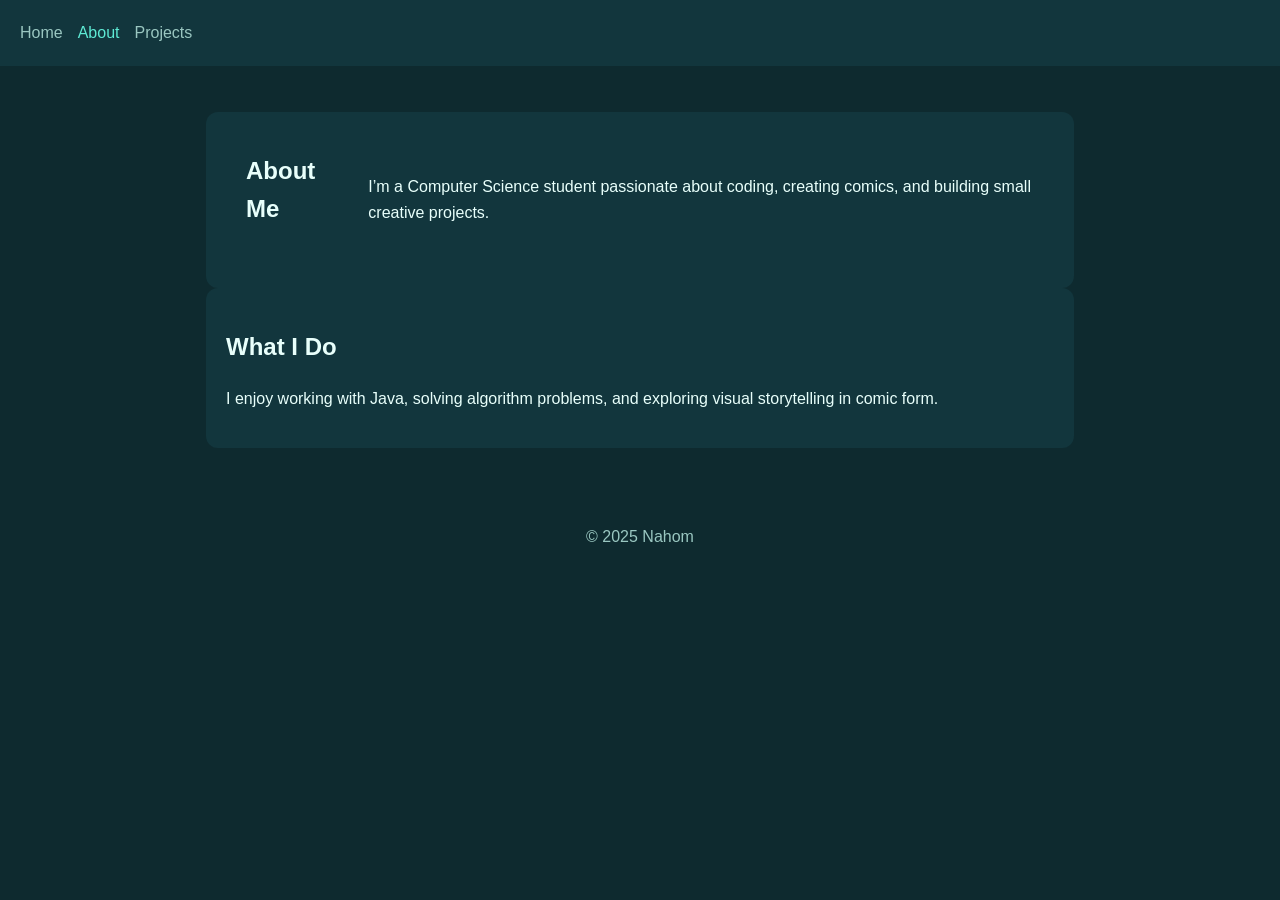
==== about.html @ 9fc0a391 "Add files via upload" ====
<!DOCTYPE html>
<html>
<head>
  <link rel="stylesheet" href="style.css">
  <title>About – Nahom</title>
</head>
<body>

<header>
  <nav>
    <ul>
      <li><a href="index.html">Home</a></li>
      <li><a href="about.html" class="active">About</a></li>
      <li><a href="projects.html">Projects</a></li>
    </ul>
  </nav>
</header>

<main>

  <section class="hero">
    <h1>About Me</h1>
    <p>I’m a Computer Science student passionate about coding, creating comics, and building small creative projects.</p>
  </section>

  <section class="card">
    <h2>What I Do</h2>
    <p>I enjoy working with Java, solving algorithm problems, and exploring visual storytelling in comic form.</p>
  </section>

</main>

<footer>
  © 2025 Nahom
</footer>

</body>
</html>
---- style.css ----
/* ---------- GLOBAL ---------- */
:root {
  --bg: #0e2a2f;
  --card: #12363d;
  --accent: #5eead4;
  --text: #e8fffb;
  --muted: #9ac7c1;
  --maxw: 900px;
  --radius: 12px;

  font-family: "Segoe UI", sans-serif;
}

body {
  margin: 0;
  background: var(--bg);
  color: var(--text);
  line-height: 1.6;
}

* {
  box-sizing: border-box;
}

/* ---------- HEADER ---------- */
header {
  padding: 20px;
  background: var(--card);
}

nav ul {
  list-style: none;
  padding: 0;
  margin: 0;
  display: flex;
  gap: 15px;
}

nav a {
  text-decoration: none;
  color: var(--muted);
}

nav a:hover,
nav a.active {
  color: var(--accent);
}

/* ---------- LAYOUT ---------- */
main {
  max-width: var(--maxw);
  margin: 30px auto;
  padding: 16px;
}

/* ---------- HERO ---------- */
.hero {
  background: var(--card);
  padding: 40px;
  border-radius: var(--radius);
  text-align: center;
}

.hero {
  background: var(--card);
  padding: 40px;
  border-radius: var(--radius);
  display: flex;
  align-items: center;
  gap: 30px;
  text-align: left;
}

.hero img {
  width: 140px;
  height: 140px;
  border-radius: 50%;
  object-fit: cover;
  background: #0c2126;
  flex-shrink: 0;
}


.hero h1 {
  margin-top: 0;
}

/* ---------- INFO CARDS ---------- */
.cards {
  display: grid;
  grid-template-columns: repeat(auto-fit, minmax(230px, 1fr));
  gap: 16px;
  margin-top: 20px;
}

.card {
  background: var(--card);
  padding: 20px;
  border-radius: var(--radius);
}

/* ---------- PROJECT GALLERY ---------- */
.gallery {
  display: grid;
  grid-template-columns: repeat(auto-fit, minmax(260px, 1fr));
  gap: 20px;
}

.project-box {
  background: var(--card);
  padding: 12px;
  border-radius: var(--radius);
}

.project-box img {
  width: 100%;
  border-radius: var(--radius);
  background: #0c2126;
  height: 180px;
  object-fit: cover;
}

/* ---------- FOOTER ---------- */
footer {
  text-align: center;
  padding: 20px;
  margin-top: 40px;
  color: var(--muted);
}
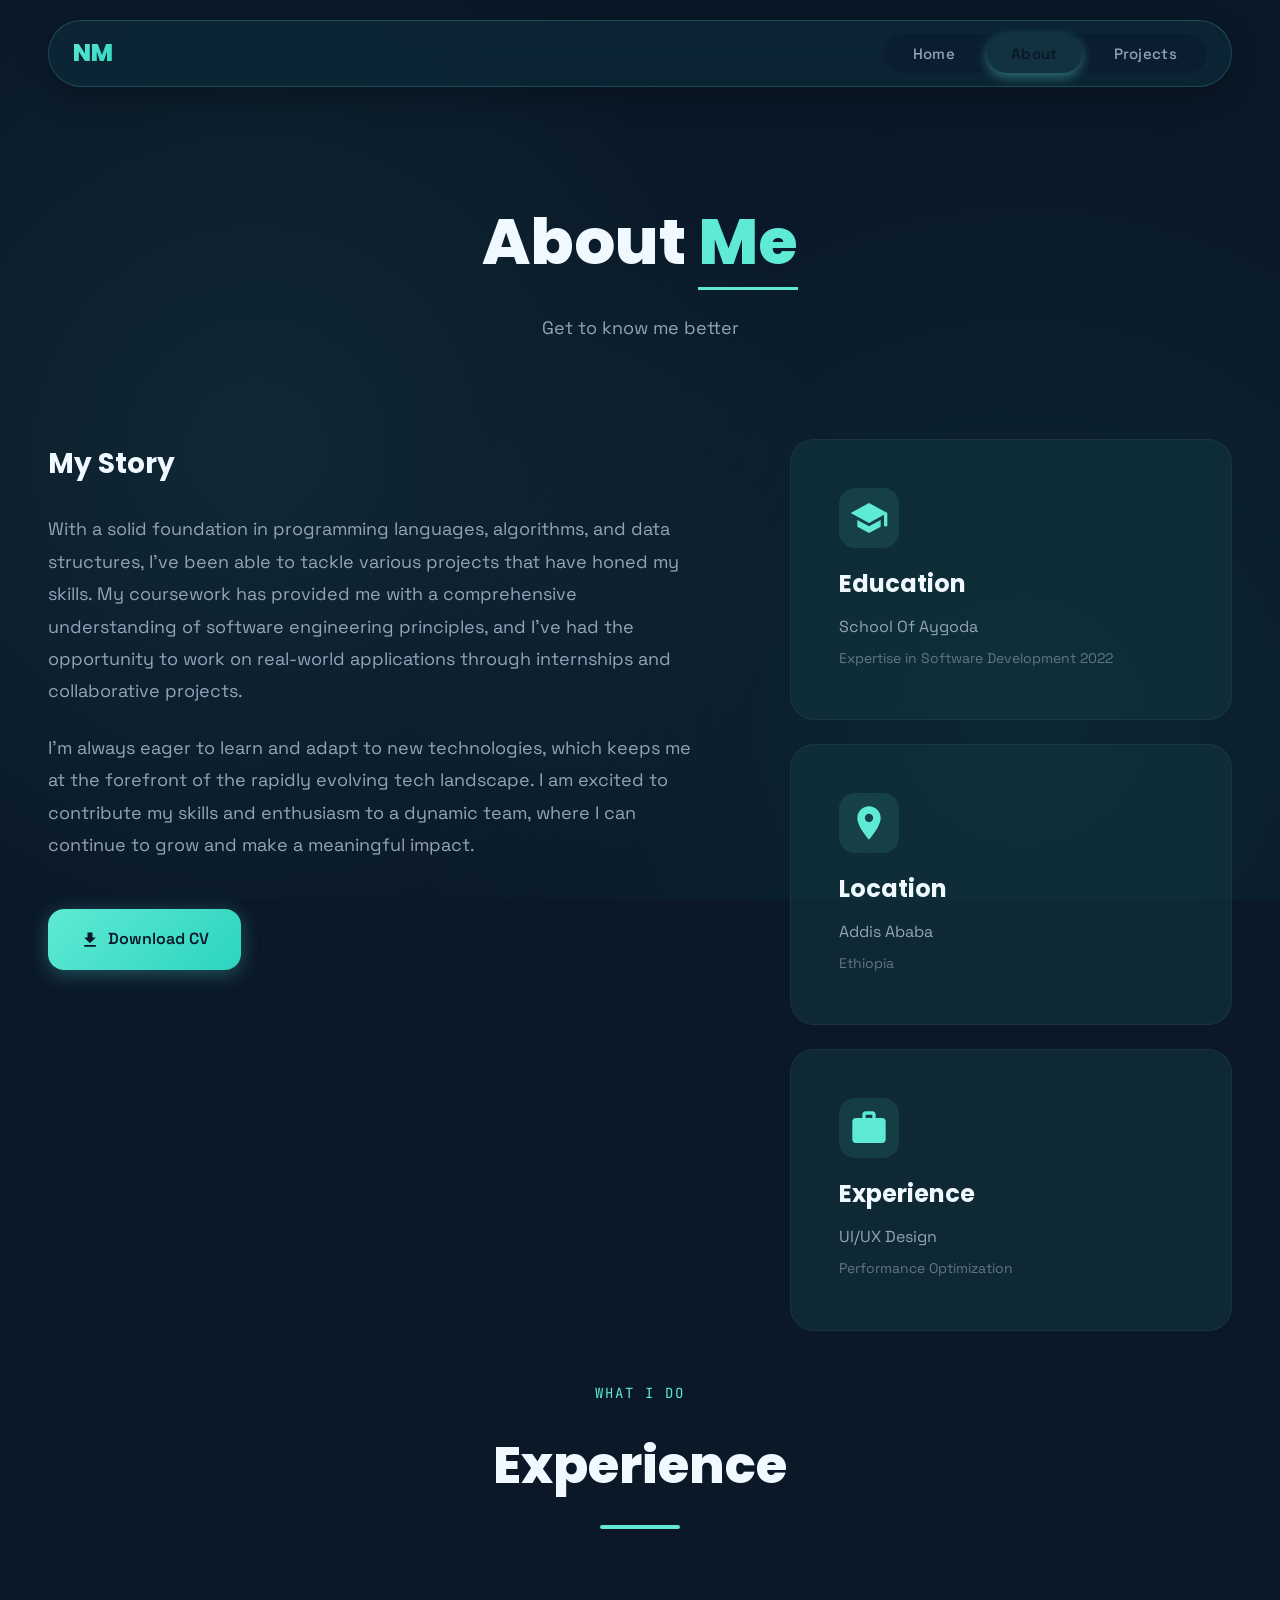
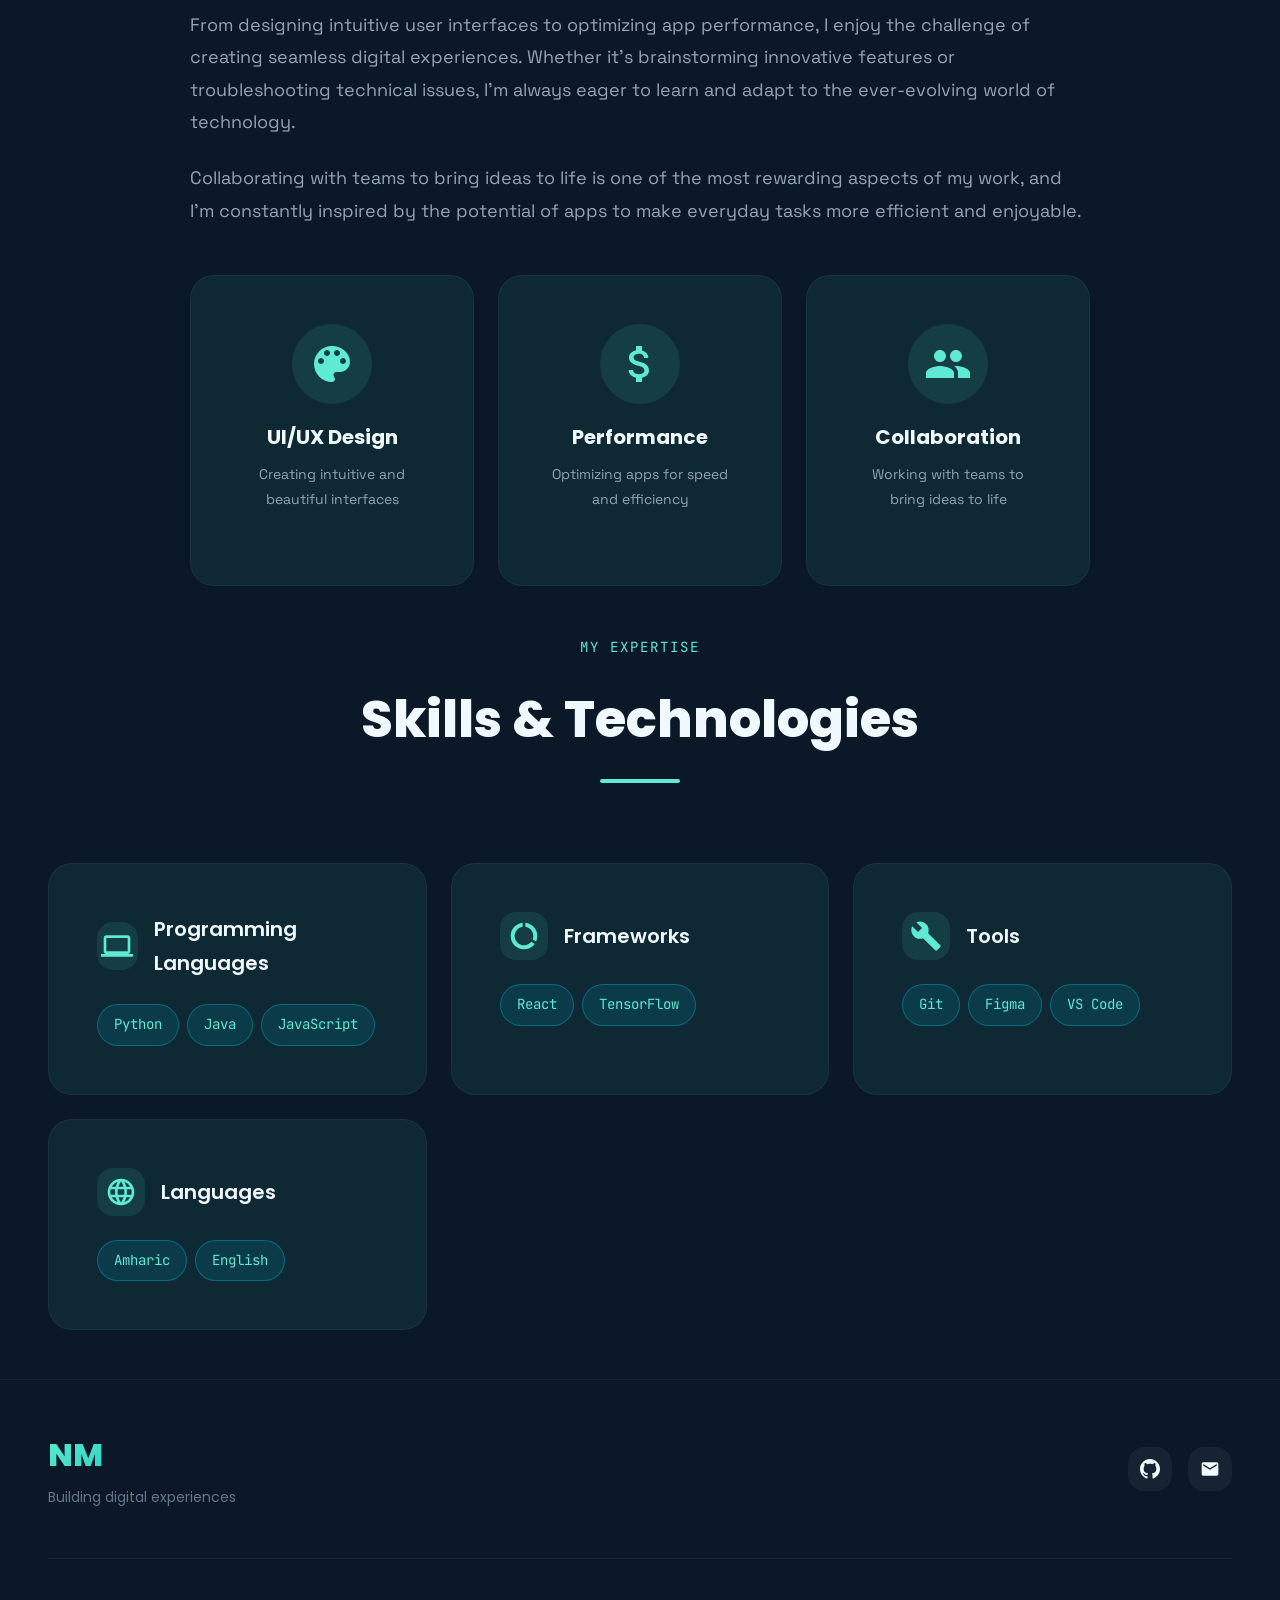
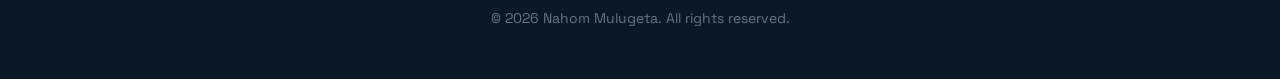
==== commit 95fe4c4e: "Add files via upload" ====
--- a/about.html
+++ b/about.html
@@ -1,38 +1,278 @@
 <!DOCTYPE html>
-<html>
+<html lang="en">
 <head>
+  <meta charset="UTF-8">
+  <meta name="viewport" content="width=device-width, initial-scale=1.0">
   <link rel="stylesheet" href="style.css">
-  <title>About – Nahom</title>
+  <link rel="preconnect" href="https://fonts.googleapis.com">
+  <link rel="preconnect" href="https://fonts.gstatic.com" crossorigin>
+  <link href="https://fonts.googleapis.com/css2?family=Poppins:wght@400;500;600;700;800&family=Space+Grotesk:wght@400;500;600;700&family=JetBrains+Mono:wght@400;500&display=swap" rel="stylesheet">
+  <title>About – Nahom Mulugeta</title>
 </head>
 <body>
 
 <header>
-  <nav>
-    <ul>
-      <li><a href="index.html">Home</a></li>
-      <li><a href="about.html" class="active">About</a></li>
-      <li><a href="projects.html">Projects</a></li>
-    </ul>
-  </nav>
+  <div class="nav-container">
+    <nav>
+      <div class="nav-brand">
+        <span class="brand-text">NM</span>
+      </div>
+      <ul>
+        <li><a href="index.html">Home</a></li>
+        <li><a href="about.html" class="active">About</a></li>
+        <li><a href="projects.html">Projects</a></li>
+      </ul>
+      <div class="menu-toggle">
+        <span></span>
+        <span></span>
+        <span></span>
+      </div>
+    </nav>
+  </div>
 </header>
 
 <main>
 
-  <section class="hero">
-    <h1>About Me</h1>
-    <p>I’m a Computer Science student passionate about coding, creating comics, and building small creative projects.</p>
-  </section>
-
-  <section class="card">
-    <h2>What I Do</h2>
-    <p>I enjoy working with Java, solving algorithm problems, and exploring visual storytelling in comic form.</p>
+  <!-- About Header -->
+  <section class="page-header">
+    <h1 class="page-title">About <span class="gradient-text">Me</span></h1>
+    <p class="page-subtitle">Get to know me better</p>
+  </section>
+
+  <!-- About Content -->
+  <section class="section-about">
+    <div class="about-grid">
+      <div class="about-text">
+        <h2>My Story</h2>
+        <p>
+          With a solid foundation in programming languages, algorithms, and data structures, 
+          I've been able to tackle various projects that have honed my skills. My coursework 
+          has provided me with a comprehensive understanding of software engineering principles, 
+          and I've had the opportunity to work on real-world applications through internships 
+          and collaborative projects.
+        </p>
+        <p>
+          I'm always eager to learn and adapt to new technologies, which keeps me at the 
+          forefront of the rapidly evolving tech landscape. I am excited to contribute my 
+          skills and enthusiasm to a dynamic team, where I can continue to grow and make a 
+          meaningful impact.
+        </p>
+        
+        <!-- Download CV Button -->
+        <a href="Nahom Mulugeta.pdf" download="Nahom_Mulugeta_CV.pdf" class="btn-primary">
+          <svg xmlns="http://www.w3.org/2000/svg" viewBox="0 0 24 24" width="20" height="20">
+            <path d="M19 9h-4V3H9v6H5l7 7 7-7zM5 18v2h14v-2H5z"/>
+          </svg>
+          Download CV
+        </a>
+      </div>
+      
+      <div class="about-stats">
+        <div class="stat-card">
+          <div class="stat-icon">
+            <svg xmlns="http://www.w3.org/2000/svg" viewBox="0 0 24 24" width="40" height="40" fill="currentColor">
+              <path d="M5 13.18v4L12 21l7-3.82v-4L12 17l-7-3.82zM12 3L1 9l11 6 9-4.91V17h2V9L12 3z"/>
+            </svg>
+          </div>
+          <h3>Education</h3>
+          <p>School Of Aygoda</p>
+          <span class="stat-detail">Expertise in Software Development</span>
+          <span class="stat-detail">2022</span>
+        </div>
+        <div class="stat-card">
+          <div class="stat-icon">
+            <svg xmlns="http://www.w3.org/2000/svg" viewBox="0 0 24 24" width="40" height="40" fill="currentColor">
+              <path d="M12 2C8.13 2 5 5.13 5 9c0 5.25 7 13 7 13s7-7.75 7-13c0-3.87-3.13-7-7-7zm0 9.5c-1.38 0-2.5-1.12-2.5-2.5s1.12-2.5 2.5-2.5 2.5 1.12 2.5 2.5-1.12 2.5-2.5 2.5z"/>
+            </svg>
+          </div>
+          <h3>Location</h3>
+          <p>Addis Ababa</p>
+          <span class="stat-detail">Ethiopia</span>
+        </div>
+        <div class="stat-card">
+          <div class="stat-icon">
+            <svg xmlns="http://www.w3.org/2000/svg" viewBox="0 0 24 24" width="40" height="40" fill="currentColor">
+              <path d="M20 6h-4V4c0-1.11-.89-2-2-2h-4c-1.11 0-2 .89-2 2v2H4c-1.11 0-1.99.89-1.99 2L2 19c0 1.11.89 2 2 2h16c1.11 0 2-.89 2-2V8c0-1.11-.89-2-2-2zm-6 0h-4V4h4v2z"/>
+            </svg>
+          </div>
+          <h3>Experience</h3>
+          <p>UI/UX Design</p>
+          <span class="stat-detail">Performance Optimization</span>
+        </div>
+      </div>
+    </div>
+  </section>
+
+  <!-- Experience Section -->
+  <section class="section-experience">
+    <div class="section-header">
+      <span class="section-tag">What I do</span>
+      <h2 class="section-title">Experience</h2>
+    </div>
+    
+    <div class="experience-content">
+      <p>
+        From designing intuitive user interfaces to optimizing app performance, I enjoy 
+        the challenge of creating seamless digital experiences. Whether it's brainstorming 
+        innovative features or troubleshooting technical issues, I'm always eager to learn 
+        and adapt to the ever-evolving world of technology.
+      </p>
+      <p>
+        Collaborating with teams to bring ideas to life is one of the most rewarding aspects 
+        of my work, and I'm constantly inspired by the potential of apps to make everyday 
+        tasks more efficient and enjoyable.
+      </p>
+      
+      <div class="experience-highlights">
+        <div class="highlight-item">
+          <div class="highlight-icon">
+            <svg xmlns="http://www.w3.org/2000/svg" viewBox="0 0 24 24" width="48" height="48" fill="currentColor">
+              <path d="M12 3c-4.97 0-9 4.03-9 9s4.03 9 9 9c.83 0 1.5-.67 1.5-1.5 0-.39-.15-.74-.39-1.01-.23-.26-.38-.61-.38-.99 0-.83.67-1.5 1.5-1.5H16c2.76 0 5-2.24 5-5 0-4.42-4.03-8-9-8zm-5.5 9c-.83 0-1.5-.67-1.5-1.5S5.67 9 6.5 9 8 9.67 8 10.5 7.33 12 6.5 12zm3-4C8.67 8 8 7.33 8 6.5S8.67 5 9.5 5s1.5.67 1.5 1.5S10.33 8 9.5 8zm5 0c-.83 0-1.5-.67-1.5-1.5S13.67 5 14.5 5s1.5.67 1.5 1.5S15.33 8 14.5 8zm3 4c-.83 0-1.5-.67-1.5-1.5S16.67 9 17.5 9s1.5.67 1.5 1.5-.67 1.5-1.5 1.5z"/>
+            </svg>
+          </div>
+          <h4>UI/UX Design</h4>
+          <p>Creating intuitive and beautiful interfaces</p>
+        </div>
+        <div class="highlight-item">
+          <div class="highlight-icon">
+            <svg xmlns="http://www.w3.org/2000/svg" viewBox="0 0 24 24" width="48" height="48" fill="currentColor">
+              <path d="M11.8 10.9c-2.27-.59-3-1.2-3-2.15 0-1.09 1.01-1.85 2.7-1.85 1.78 0 2.44.85 2.5 2.1h2.21c-.07-1.72-1.12-3.3-3.21-3.81V3h-3v2.16c-1.94.42-3.5 1.68-3.5 3.61 0 2.31 1.91 3.46 4.7 4.13 2.5.6 3 1.48 3 2.41 0 .69-.49 1.79-2.7 1.79-2.06 0-2.87-.92-2.98-2.1h-2.2c.12 2.19 1.76 3.42 3.68 3.83V21h3v-2.15c1.95-.37 3.5-1.5 3.5-3.55 0-2.84-2.43-3.81-4.7-4.4z"/>
+            </svg>
+          </div>
+          <h4>Performance</h4>
+          <p>Optimizing apps for speed and efficiency</p>
+        </div>
+        <div class="highlight-item">
+          <div class="highlight-icon">
+            <svg xmlns="http://www.w3.org/2000/svg" viewBox="0 0 24 24" width="48" height="48" fill="currentColor">
+              <path d="M16 11c1.66 0 2.99-1.34 2.99-3S17.66 5 16 5c-1.66 0-3 1.34-3 3s1.34 3 3 3zm-8 0c1.66 0 2.99-1.34 2.99-3S9.66 5 8 5C6.34 5 5 6.34 5 8s1.34 3 3 3zm0 2c-2.33 0-7 1.17-7 3.5V19h14v-2.5c0-2.33-4.67-3.5-7-3.5zm8 0c-.29 0-.62.02-.97.05 1.16.84 1.97 1.97 1.97 3.45V19h6v-2.5c0-2.33-4.67-3.5-7-3.5z"/>
+            </svg>
+          </div>
+          <h4>Collaboration</h4>
+          <p>Working with teams to bring ideas to life</p>
+        </div>
+      </div>
+    </div>
+  </section>
+
+  <!-- Skills Section -->
+  <section class="section-skills">
+    <div class="section-header">
+      <span class="section-tag">My expertise</span>
+      <h2 class="section-title">Skills & Technologies</h2>
+    </div>
+    
+    <div class="skills-grid">
+      <div class="skill-category">
+        <div class="category-header">
+          <span class="category-icon">
+            <svg xmlns="http://www.w3.org/2000/svg" viewBox="0 0 24 24" width="32" height="32" fill="currentColor">
+              <path d="M20 18c1.1 0 1.99-.9 1.99-2L22 6c0-1.1-.9-2-2-2H4c-1.1 0-2 .9-2 2v10c0 1.1.9 2 2 2H0v2h24v-2h-4zM4 6h16v10H4V6z"/>
+            </svg>
+          </span>
+          <h3>Programming Languages</h3>
+        </div>
+        <div class="skill-tags">
+          <span class="skill-tag">Python</span>
+          <span class="skill-tag">Java</span>
+          <span class="skill-tag">JavaScript</span>
+        </div>
+      </div>
+      
+      <div class="skill-category">
+        <div class="category-header">
+          <span class="category-icon">
+            <svg xmlns="http://www.w3.org/2000/svg" viewBox="0 0 24 24" width="32" height="32" fill="currentColor">
+              <path d="M13 2.05v3.03c3.39.49 6 3.39 6 6.92 0 .9-.18 1.75-.48 2.54l2.6 1.53c.56-1.24.88-2.62.88-4.07 0-5.18-3.95-9.45-9-9.95zM12 19c-3.87 0-7-3.13-7-7 0-3.53 2.61-6.43 6-6.92V2.05c-5.06.5-9 4.76-9 9.95 0 5.52 4.47 10 9.99 10 3.31 0 6.24-1.61 8.06-4.09l-2.6-1.53C16.17 17.98 14.21 19 12 19z"/>
+            </svg>
+          </span>
+          <h3>Frameworks</h3>
+        </div>
+        <div class="skill-tags">
+          <span class="skill-tag">React</span>
+          <span class="skill-tag">TensorFlow</span>
+        </div>
+      </div>
+      
+      <div class="skill-category">
+        <div class="category-header">
+          <span class="category-icon">
+            <svg xmlns="http://www.w3.org/2000/svg" viewBox="0 0 24 24" width="32" height="32" fill="currentColor">
+              <path d="M22.7 19l-9.1-9.1c.9-2.3.4-5-1.5-6.9-2-2-5-2.4-7.4-1.3L9 6 6 9 1.6 4.7C.4 7.1.9 10.1 2.9 12.1c1.9 1.9 4.6 2.4 6.9 1.5l9.1 9.1c.4.4 1 .4 1.4 0l2.3-2.3c.5-.4.5-1.1.1-1.4z"/>
+            </svg>
+          </span>
+          <h3>Tools</h3>
+        </div>
+        <div class="skill-tags">
+          <span class="skill-tag">Git</span>
+          <span class="skill-tag">Figma</span>
+          <span class="skill-tag">VS Code</span>
+        </div>
+      </div>
+      
+      <div class="skill-category">
+        <div class="category-header">
+          <span class="category-icon">
+            <svg xmlns="http://www.w3.org/2000/svg" viewBox="0 0 24 24" width="32" height="32" fill="currentColor">
+              <path d="M11.99 2C6.47 2 2 6.48 2 12s4.47 10 9.99 10C17.52 22 22 17.52 22 12S17.52 2 11.99 2zm6.93 6h-2.95c-.32-1.25-.78-2.45-1.38-3.56 1.84.63 3.37 1.91 4.33 3.56zM12 4.04c.83 1.2 1.48 2.53 1.91 3.96h-3.82c.43-1.43 1.08-2.76 1.91-3.96zM4.26 14C4.1 13.36 4 12.69 4 12s.1-1.36.26-2h3.38c-.08.66-.14 1.32-.14 2 0 .68.06 1.34.14 2H4.26zm.82 2h2.95c.32 1.25.78 2.45 1.38 3.56-1.84-.63-3.37-1.9-4.33-3.56zm2.95-8H5.08c.96-1.66 2.49-2.93 4.33-3.56C8.81 5.55 8.35 6.75 8.03 8zM12 19.96c-.83-1.2-1.48-2.53-1.91-3.96h3.82c-.43 1.43-1.08 2.76-1.91 3.96zM14.34 14H9.66c-.09-.66-.16-1.32-.16-2 0-.68.07-1.35.16-2h4.68c.09.65.16 1.32.16 2 0 .68-.07 1.34-.16 2zm.25 5.56c.6-1.11 1.06-2.31 1.38-3.56h2.95c-.96 1.65-2.49 2.93-4.33 3.56zM16.36 14c.08-.66.14-1.32.14-2 0-.68-.06-1.34-.14-2h3.38c.16.64.26 1.31.26 2s-.1 1.36-.26 2h-3.38z"/>
+            </svg>
+          </span>
+          <h3>Languages</h3>
+        </div>
+        <div class="skill-tags">
+          <span class="skill-tag">Amharic</span>
+          <span class="skill-tag">English</span>
+        </div>
+      </div>
+    </div>
   </section>
 
 </main>
 
 <footer>
-  © 2025 Nahom
+  <div class="footer-content">
+    <div class="footer-brand">
+      <span class="brand-text">NM</span>
+      <p>Building digital experiences</p>
+    </div>
+    
+    <div class="footer-links">
+      <a href="https://github.com/Fullgod007" target="_blank" rel="noopener noreferrer" class="footer-social">
+        <svg xmlns="http://www.w3.org/2000/svg" viewBox="0 0 24 24">
+          <path d="M12 0c-6.626 0-12 5.373-12 12 0 5.302 3.438 9.8 8.207 11.387.599.111.793-.261.793-.577v-2.234c-3.338.726-4.033-1.416-4.033-1.416-.546-1.387-1.333-1.756-1.333-1.756-1.089-.745.083-.729.083-.729 1.205.084 1.839 1.237 1.839 1.237 1.07 1.834 2.807 1.304 3.492.997.107-.775.418-1.305.762-1.604-2.665-.305-5.467-1.334-5.467-5.931 0-1.311.469-2.381 1.236-3.221-.124-.303-.535-1.524.117-3.176 0 0 1.008-.322 3.301 1.23.957-.266 1.983-.399 3.003-.404 1.02.005 2.047.138 3.006.404 2.291-1.552 3.297-1.23 3.297-1.23.653 1.653.242 2.874.118 3.176.77.84 1.235 1.911 1.235 3.221 0 4.609-2.807 5.624-5.479 5.921.43.372.823 1.102.823 2.222v3.293c0 .319.192.694.801.576 4.765-1.589 8.199-6.086 8.199-11.386 0-6.627-5.373-12-12-12z"/>
+        </svg>
+      </a>
+      <a href="mailto:nahimulugeta@gmail.com" class="footer-social">
+        <svg xmlns="http://www.w3.org/2000/svg" viewBox="0 0 24 24">
+          <path d="M20 4H4c-1.1 0-1.99.9-1.99 2L2 18c0 1.1.9 2 2 2h16c1.1 0 2-.9 2-2V6c0-1.1-.9-2-2-2zm0 4l-8 5-8-5V6l8 5 8-5v2z"/>
+        </svg>
+      </a>
+    </div>
+  </div>
+  
+  <div class="footer-bottom">
+    <p>© 2026 Nahom Mulugeta. All rights reserved.</p>
+  </div>
 </footer>
+
+<script>
+  const observerOptions = {
+    threshold: 0.1,
+    rootMargin: '0px 0px -100px 0px'
+  };
+
+  const observer = new IntersectionObserver((entries) => {
+    entries.forEach(entry => {
+      if (entry.isIntersecting) {
+        entry.target.classList.add('animate-in');
+      }
+    });
+  }, observerOptions);
+
+  document.querySelectorAll('section, .skill-category, .stat-card, .highlight-item').forEach(el => {
+    observer.observe(el);
+  });
+</script>
 
 </body>
 </html>
--- a/style.css
+++ b/style.css
@@ -1,129 +1,1654 @@
-/* ---------- GLOBAL ---------- */
+/* ========================================
+   MODERN PORTFOLIO - NAHOM MULUGETA
+   Font Pairing: Poppins + Space Grotesk + JetBrains Mono
+   ======================================== */
+
 :root {
-  --bg: #0e2a2f;
-  --card: #12363d;
-  --accent: #5eead4;
-  --text: #e8fffb;
-  --muted: #9ac7c1;
-  --maxw: 900px;
-  --radius: 12px;
-
-  font-family: "Segoe UI", sans-serif;
+  /* Colors */
+  --bg-dark: #0a1828;
+  --bg-darker: #0e2a3a;
+  --bg-card: rgba(18, 54, 61, 0.6);
+  --accent-primary: #5eead4;
+  --accent-secondary: #2dd4bf;
+  --accent-glow: rgba(94, 234, 212, 0.3);
+  --text-primary: #f0f9ff;
+  --text-secondary: #94a3b8;
+  --text-muted: #64748b;
+  
+  /* Gradients */
+  --gradient-accent: linear-gradient(135deg, #5eead4 0%, #2dd4bf 100%);
+  --gradient-card: linear-gradient(135deg, rgba(94, 234, 212, 0.1) 0%, rgba(45, 212, 191, 0.1) 100%);
+  
+  /* Spacing */
+  --spacing-xs: 8px;
+  --spacing-sm: 16px;
+  --spacing-md: 24px;
+  --spacing-lg: 48px;
+  --spacing-xl: 80px;
+  
+  /* Border Radius */
+  --radius-sm: 8px;
+  --radius-md: 16px;
+  --radius-lg: 24px;
+  --radius-full: 9999px;
+  
+  /* Transitions */
+  --transition: 0.3s cubic-bezier(0.4, 0, 0.2, 1);
+  
+  /* Fonts */
+  --font-display: 'Poppins', sans-serif;
+  --font-body: 'Space Grotesk', sans-serif;
+  --font-mono: 'JetBrains Mono', monospace;
+}
+
+* {
+  margin: 0;
+  padding: 0;
+  box-sizing: border-box;
+}
+
+html {
+  scroll-behavior: smooth;
+  overflow-x: hidden;
 }
 
 body {
-  margin: 0;
-  background: var(--bg);
-  color: var(--text);
-  line-height: 1.6;
-}
-
-* {
-  box-sizing: border-box;
-}
-
-/* ---------- HEADER ---------- */
+  font-family: var(--font-body);
+  background: var(--bg-dark);
+  color: var(--text-primary);
+  line-height: 1.7;
+  overflow-x: hidden;
+  position: relative;
+}
+
+/* Animated Background */
+body::before {
+  content: '';
+  position: fixed;
+  top: 0;
+  left: 0;
+  width: 100%;
+  height: 100%;
+  background: 
+    radial-gradient(circle at 20% 50%, rgba(94, 234, 212, 0.08) 0%, transparent 50%),
+    radial-gradient(circle at 80% 80%, rgba(45, 212, 191, 0.08) 0%, transparent 50%);
+  animation: backgroundFloat 20s ease-in-out infinite;
+  pointer-events: none;
+  z-index: 0;
+}
+
+@keyframes backgroundFloat {
+  0%, 100% { transform: translate(0, 0) scale(1); }
+  50% { transform: translate(-30px, -30px) scale(1.1); }
+}
+
+/* ========================================
+   HEADER & NAVIGATION
+   ======================================== */
+
 header {
-  padding: 20px;
-  background: var(--card);
+  position: fixed;
+  top: 0;
+  left: 0;
+  right: 0;
+  z-index: 1000;
+  padding: 0;
+  background: transparent;
+  animation: slideDown 0.6s ease;
+}
+
+.nav-container {
+  max-width: 1400px;
+  margin: 20px auto;
+  padding: 0 var(--spacing-lg);
+}
+
+@keyframes slideDown {
+  from { transform: translateY(-100%); opacity: 0; }
+  to { transform: translateY(0); opacity: 1; }
+}
+
+nav {
+  background: rgba(14, 42, 58, 0.7);
+  backdrop-filter: blur(20px);
+  border: 1px solid rgba(94, 234, 212, 0.2);
+  border-radius: var(--radius-full);
+  padding: 12px 24px;
+  display: flex;
+  justify-content: space-between;
+  align-items: center;
+  box-shadow: 0 8px 32px rgba(0, 0, 0, 0.3);
+  transition: all var(--transition);
+}
+
+nav:hover {
+  background: rgba(14, 42, 58, 0.85);
+  border-color: var(--accent-primary);
+  box-shadow: 0 8px 32px rgba(94, 234, 212, 0.2);
+}
+
+.nav-brand {
+  font-family: var(--font-display);
+  font-weight: 800;
+  font-size: 24px;
+  position: relative;
+  cursor: pointer;
+  transition: all var(--transition);
+}
+
+.brand-text {
+  background: var(--gradient-accent);
+  -webkit-background-clip: text;
+  -webkit-text-fill-color: transparent;
+  background-clip: text;
+  position: relative;
+  display: inline-block;
+  transition: all var(--transition);
+}
+
+.nav-brand::after {
+  content: '';
+  position: absolute;
+  bottom: -4px;
+  left: 0;
+  width: 0;
+  height: 2px;
+  background: var(--accent-primary);
+  transition: width var(--transition);
+}
+
+.nav-brand:hover::after {
+  width: 100%;
+}
+
+.nav-brand:hover .brand-text {
+  transform: scale(1.1);
+  filter: drop-shadow(0 0 8px var(--accent-primary));
 }
 
 nav ul {
+  display: flex;
+  gap: 8px;
   list-style: none;
-  padding: 0;
-  margin: 0;
-  display: flex;
-  gap: 15px;
+  background: rgba(10, 24, 40, 0.4);
+  padding: 6px;
+  border-radius: var(--radius-full);
 }
 
 nav a {
+  font-family: var(--font-body);
+  font-weight: 500;
+  color: var(--text-secondary);
   text-decoration: none;
-  color: var(--muted);
-}
-
-nav a:hover,
+  padding: 10px 24px;
+  border-radius: var(--radius-full);
+  transition: all var(--transition);
+  position: relative;
+  font-size: 15px;
+  letter-spacing: 0.3px;
+  overflow: hidden;
+}
+
+nav a::before {
+  content: '';
+  position: absolute;
+  top: 0;
+  left: 0;
+  width: 100%;
+  height: 100%;
+  background: var(--gradient-accent);
+  opacity: 0;
+  transition: opacity var(--transition);
+  z-index: -1;
+}
+
+nav a::after {
+  content: '';
+  position: absolute;
+  bottom: 8px;
+  left: 50%;
+  transform: translateX(-50%);
+  width: 0;
+  height: 3px;
+  background: var(--accent-primary);
+  border-radius: var(--radius-full);
+  transition: width var(--transition);
+}
+
+nav a:hover {
+  color: var(--text-primary);
+  transform: translateY(-2px);
+}
+
+nav a:hover::after {
+  width: 60%;
+}
+
 nav a.active {
-  color: var(--accent);
-}
-
-/* ---------- LAYOUT ---------- */
+  color: var(--bg-dark);
+  background: var(--accent-primary);
+  box-shadow: 0 4px 12px rgba(94, 234, 212, 0.4);
+  font-weight: 600;
+}
+
+nav a.active::before {
+  opacity: 0;
+}
+
+nav a.active::after {
+  display: none;
+}
+
+/* Mobile Menu Toggle */
+.menu-toggle {
+  display: none;
+  flex-direction: column;
+  gap: 5px;
+  cursor: pointer;
+  padding: 8px;
+  background: rgba(94, 234, 212, 0.1);
+  border-radius: var(--radius-sm);
+  border: 1px solid rgba(94, 234, 212, 0.3);
+  transition: all var(--transition);
+}
+
+.menu-toggle:hover {
+  background: rgba(94, 234, 212, 0.2);
+  transform: scale(1.05);
+}
+
+.menu-toggle span {
+  width: 24px;
+  height: 2px;
+  background: var(--accent-primary);
+  border-radius: var(--radius-full);
+  transition: all var(--transition);
+}
+
+.menu-toggle.active span:nth-child(1) {
+  transform: rotate(45deg) translate(6px, 6px);
+}
+
+.menu-toggle.active span:nth-child(2) {
+  opacity: 0;
+}
+
+.menu-toggle.active span:nth-child(3) {
+  transform: rotate(-45deg) translate(6px, -6px);
+}
+
+/* Scroll Effect */
+.nav-scrolled nav {
+  background: rgba(14, 42, 58, 0.95);
+  padding: 10px 20px;
+}
+
+.nav-scrolled .nav-container {
+  margin: 12px auto;
+}
+
+/* ========================================
+   MAIN LAYOUT
+   ======================================== */
+
 main {
-  max-width: var(--maxw);
-  margin: 30px auto;
-  padding: 16px;
-}
-
-/* ---------- HERO ---------- */
-.hero {
-  background: var(--card);
-  padding: 40px;
-  border-radius: var(--radius);
+  position: relative;
+  z-index: 1;
+  max-width: 1400px;
+  margin: 0 auto;
+  padding: 0 var(--spacing-lg);
+}
+
+section {
+  margin: var(--spacing-lg) 0;
+  opacity: 0;
+  transform: translateY(30px);
+  transition: all 0.8s ease;
+}
+
+section.animate-in {
+  opacity: 1;
+  transform: translateY(0);
+}
+
+/* ========================================
+   HERO SECTION - NEW DESIGN
+   ======================================== */
+
+.hero-new {
+  min-height: 100vh;
+  display: grid;
+  grid-template-columns: 1.2fr 1fr;
+  align-items: center;
+  gap: var(--spacing-xl);
+  padding-top: 120px;
+  margin-top: 0 !important;
+  opacity: 1 !important;
+  transform: none !important;
+}
+
+.hero-title {
+  font-family: var(--font-display);
+  font-size: clamp(2.5rem, 6vw, 4.5rem);
+  font-weight: 800;
+  line-height: 1.1;
+  margin-bottom: var(--spacing-md);
+  animation: fadeIn 0.6s ease 0.3s both;
+}
+
+.highlight-text {
+  color: var(--accent-primary);
+  position: relative;
+  display: inline-block;
+}
+
+.highlight-text::after {
+  content: '';
+  position: absolute;
+  bottom: 0;
+  left: 0;
+  width: 100%;
+  height: 3px;
+  background: var(--accent-primary);
+  animation: slideIn 0.8s ease 0.6s both;
+}
+
+@keyframes slideIn {
+  from { width: 0; }
+  to { width: 100%; }
+}
+
+.separator {
+  color: var(--accent-primary);
+  font-weight: 700;
+  margin: 0 8px;
+}
+
+.hero-subtitle {
+  font-family: var(--font-body);
+  font-size: clamp(1.2rem, 2vw, 1.5rem);
+  color: var(--text-secondary);
+  margin-bottom: var(--spacing-md);
+  animation: fadeIn 0.6s ease 0.4s both;
+}
+
+.hero-description {
+  font-size: 18px;
+  color: var(--text-secondary);
+  line-height: 1.8;
+  max-width: 600px;
+  margin-bottom: var(--spacing-lg);
+  animation: fadeIn 0.6s ease 0.5s both;
+}
+
+@keyframes fadeIn {
+  from { opacity: 0; transform: translateY(20px); }
+  to { opacity: 1; transform: translateY(0); }
+}
+
+.hero-actions {
+  display: flex;
+  gap: var(--spacing-sm);
+  margin-bottom: var(--spacing-lg);
+  animation: fadeIn 0.6s ease 0.6s both;
+}
+
+.btn-primary,
+.btn-secondary {
+  display: inline-flex;
+  align-items: center;
+  gap: var(--spacing-xs);
+  padding: 16px 32px;
+  border-radius: var(--radius-md);
+  font-family: var(--font-body);
+  font-weight: 600;
+  font-size: 16px;
+  text-decoration: none;
+  transition: all var(--transition);
+  position: relative;
+  overflow: hidden;
+  border: none;
+  cursor: pointer;
+}
+
+.btn-primary {
+  background: var(--gradient-accent);
+  color: var(--bg-dark);
+  box-shadow: 0 4px 20px var(--accent-glow);
+}
+
+.btn-primary::before {
+  content: '';
+  position: absolute;
+  top: 50%;
+  left: 50%;
+  width: 0;
+  height: 0;
+  background: rgba(255, 255, 255, 0.3);
+  border-radius: 50%;
+  transform: translate(-50%, -50%);
+  transition: width 0.6s ease, height 0.6s ease;
+}
+
+.btn-primary:hover::before {
+  width: 400px;
+  height: 400px;
+}
+
+.btn-primary:hover {
+  transform: translateY(-2px);
+  box-shadow: 0 8px 30px var(--accent-glow);
+}
+
+.btn-primary svg {
+  fill: currentColor;
+  animation: bounce 2s ease-in-out infinite;
+}
+
+@keyframes bounce {
+  0%, 100% { transform: translateY(0); }
+  50% { transform: translateY(-3px); }
+}
+
+.btn-secondary {
+  background: transparent;
+  color: var(--text-primary);
+  border: 2px solid rgba(255, 255, 255, 0.1);
+}
+
+.btn-secondary:hover {
+  background: rgba(255, 255, 255, 0.05);
+  border-color: var(--accent-primary);
+  transform: translateY(-2px);
+}
+
+.hero-social {
+  display: flex;
+  gap: var(--spacing-sm);
+  animation: fadeIn 0.6s ease 0.7s both;
+}
+
+.social-icon {
+  display: flex;
+  align-items: center;
+  justify-content: center;
+  width: 48px;
+  height: 48px;
+  background: var(--bg-card);
+  backdrop-filter: blur(10px);
+  border: 1px solid rgba(255, 255, 255, 0.1);
+  border-radius: var(--radius-md);
+  color: var(--text-secondary);
+  transition: all var(--transition);
+  position: relative;
+  overflow: hidden;
+}
+
+.social-icon::before {
+  content: '';
+  position: absolute;
+  top: 0;
+  left: 0;
+  width: 100%;
+  height: 100%;
+  background: var(--gradient-accent);
+  opacity: 0;
+  transition: opacity var(--transition);
+}
+
+.social-icon:hover::before {
+  opacity: 0.2;
+}
+
+.social-icon:hover {
+  transform: translateY(-4px) rotate(5deg);
+  border-color: var(--accent-primary);
+  color: var(--accent-primary);
+  box-shadow: 0 8px 20px var(--accent-glow);
+}
+
+.social-icon svg {
+  width: 20px;
+  height: 20px;
+  fill: currentColor;
+  position: relative;
+  z-index: 1;
+}
+
+.hero-image {
+  position: relative;
+  animation: fadeIn 0.8s ease 0.4s both;
+}
+
+.image-wrapper {
+  position: relative;
+  width: 100%;
+  max-width: 500px;
+  aspect-ratio: 1;
+  margin: 0 auto;
+}
+
+.image-wrapper img {
+  width: 100%;
+  height: 100%;
+  object-fit: cover;
+  border-radius: var(--radius-lg);
+  border: 3px solid var(--accent-primary);
+  box-shadow: 0 20px 60px rgba(0, 0, 0, 0.4);
+  animation: float 3s ease-in-out infinite;
+  position: relative;
+  z-index: 2;
+}
+
+@keyframes float {
+  0%, 100% { transform: translateY(0) rotate(0deg); }
+  50% { transform: translateY(-20px) rotate(2deg); }
+}
+
+.image-decorations {
+  display: none;
+}
+
+/* ========================================
+   SECTION HEADERS
+   ======================================== */
+
+.section-header {
   text-align: center;
-}
-
-.hero {
-  background: var(--card);
-  padding: 40px;
-  border-radius: var(--radius);
+  margin-bottom: var(--spacing-xl);
+}
+
+.section-tag {
+  display: inline-block;
+  font-family: var(--font-mono);
+  font-size: 14px;
+  color: var(--accent-primary);
+  text-transform: uppercase;
+  letter-spacing: 2px;
+  margin-bottom: var(--spacing-sm);
+}
+
+.section-title {
+  font-family: var(--font-display);
+  font-size: clamp(2rem, 4vw, 3.5rem);
+  font-weight: 800;
+  color: var(--text-primary);
+}
+
+.section-title::after {
+  content: '';
+  display: block;
+  width: 80px;
+  height: 4px;
+  background: var(--accent-primary);
+  margin: var(--spacing-sm) auto 0;
+  border-radius: var(--radius-full);
+}
+
+/* ========================================
+   ABOUT SECTION
+   ======================================== */
+
+.about-grid {
+  display: grid;
+  grid-template-columns: 1.5fr 1fr;
+  gap: var(--spacing-xl);
+  align-items: start;
+}
+
+.about-text {
+  font-size: 18px;
+  line-height: 1.8;
+  color: var(--text-secondary);
+}
+
+.about-text p {
+  margin-bottom: var(--spacing-md);
+}
+
+.about-stats {
+  display: grid;
+  gap: var(--spacing-md);
+}
+
+.stat-card {
+  padding: var(--spacing-lg);
+  background: var(--bg-card);
+  backdrop-filter: blur(10px);
+  border: 1px solid rgba(255, 255, 255, 0.05);
+  border-radius: var(--radius-lg);
+  transition: all var(--transition);
+  opacity: 0;
+  transform: translateX(30px);
+}
+
+.stat-card.animate-in {
+  opacity: 1;
+  transform: translateX(0);
+}
+
+.stat-card:hover {
+  transform: translateY(-8px);
+  border-color: var(--accent-primary);
+  box-shadow: 0 20px 40px rgba(0, 217, 255, 0.2);
+}
+
+.stat-icon {
+  width: 60px;
+  height: 60px;
   display: flex;
   align-items: center;
-  gap: 30px;
+  justify-content: center;
+  background: rgba(94, 234, 212, 0.1);
+  border-radius: var(--radius-md);
+  margin-bottom: var(--spacing-sm);
+  color: var(--accent-primary);
+  transition: all var(--transition);
+}
+
+.stat-card:hover .stat-icon {
+  background: var(--accent-primary);
+  color: var(--bg-dark);
+  transform: rotate(5deg) scale(1.1);
+}
+
+.stat-card h3 {
+  font-family: var(--font-display);
+  font-size: 24px;
+  margin-bottom: var(--spacing-xs);
+}
+
+.stat-card p {
+  color: var(--text-secondary);
+  margin-bottom: 4px;
+}
+
+.stat-detail {
+  font-size: 14px;
+  color: var(--text-muted);
+}
+
+/* ========================================
+   SKILLS SECTION
+   ======================================== */
+
+.skills-grid {
+  display: grid;
+  grid-template-columns: repeat(auto-fit, minmax(280px, 1fr));
+  gap: var(--spacing-md);
+}
+
+.skill-category {
+  padding: var(--spacing-lg);
+  background: var(--bg-card);
+  backdrop-filter: blur(10px);
+  border: 1px solid rgba(255, 255, 255, 0.05);
+  border-radius: var(--radius-lg);
+  transition: all var(--transition);
+  opacity: 0;
+  transform: translateY(30px);
+}
+
+.skill-category.animate-in {
+  opacity: 1;
+  transform: translateY(0);
+}
+
+.skill-category:hover {
+  transform: translateY(-8px);
+  border-color: var(--accent-primary);
+  background: rgba(0, 217, 255, 0.05);
+}
+
+.category-header {
+  display: flex;
+  align-items: center;
+  gap: var(--spacing-sm);
+  margin-bottom: var(--spacing-md);
+}
+
+.category-icon {
+  width: 48px;
+  height: 48px;
+  display: flex;
+  align-items: center;
+  justify-content: center;
+  background: rgba(94, 234, 212, 0.1);
+  border-radius: var(--radius-md);
+  color: var(--accent-primary);
+  transition: all var(--transition);
+}
+
+.skill-category:hover .category-icon {
+  background: var(--accent-primary);
+  color: var(--bg-dark);
+  transform: scale(1.1);
+}
+
+.category-header h3 {
+  font-family: var(--font-display);
+  font-size: 20px;
+  font-weight: 600;
+}
+
+.skill-tags {
+  display: flex;
+  flex-wrap: wrap;
+  gap: var(--spacing-xs);
+}
+
+.skill-tag {
+  display: inline-block;
+  padding: var(--spacing-xs) var(--spacing-sm);
+  background: rgba(0, 217, 255, 0.1);
+  border: 1px solid rgba(0, 217, 255, 0.3);
+  border-radius: var(--radius-full);
+  font-family: var(--font-mono);
+  font-size: 14px;
+  color: var(--accent-primary);
+  transition: all var(--transition);
+}
+
+.skill-tag:hover {
+  background: rgba(0, 217, 255, 0.2);
+  transform: translateY(-2px);
+}
+
+/* ========================================
+   EXPERIENCE SECTION
+   ======================================== */
+
+.experience-content {
+  max-width: 900px;
+  margin: 0 auto;
+}
+
+.experience-content p {
+  font-size: 18px;
+  line-height: 1.8;
+  color: var(--text-secondary);
+  margin-bottom: var(--spacing-md);
+}
+
+.experience-highlights {
+  display: grid;
+  grid-template-columns: repeat(auto-fit, minmax(250px, 1fr));
+  gap: var(--spacing-md);
+  margin-top: var(--spacing-lg);
+}
+
+.highlight-item {
+  padding: var(--spacing-lg);
+  background: var(--bg-card);
+  backdrop-filter: blur(10px);
+  border: 1px solid rgba(255, 255, 255, 0.05);
+  border-radius: var(--radius-lg);
+  text-align: center;
+  transition: all var(--transition);
+  opacity: 0;
+  transform: scale(0.9);
+}
+
+.highlight-item.animate-in {
+  opacity: 1;
+  transform: scale(1);
+}
+
+.highlight-item:hover {
+  transform: translateY(-8px) scale(1.02);
+  border-color: var(--accent-primary);
+  box-shadow: 0 20px 40px rgba(0, 217, 255, 0.2);
+}
+
+.highlight-icon {
+  width: 80px;
+  height: 80px;
+  display: flex;
+  align-items: center;
+  justify-content: center;
+  background: rgba(94, 234, 212, 0.1);
+  border-radius: 50%;
+  margin: 0 auto var(--spacing-sm);
+  color: var(--accent-primary);
+  transition: all 0.5s ease;
+}
+
+.highlight-item:hover .highlight-icon {
+  background: var(--accent-primary);
+  color: var(--bg-dark);
+  transform: rotateY(360deg);
+}
+
+.highlight-item h4 {
+  font-family: var(--font-display);
+  font-size: 20px;
+  margin-bottom: var(--spacing-xs);
+}
+
+.highlight-item p {
+  color: var(--text-secondary);
+  font-size: 14px;
+}
+
+/* ========================================
+   CONTACT SECTION
+   ======================================== */
+
+.contact-card {
+  max-width: 900px;
+  margin: 0 auto;
+  padding: var(--spacing-xl);
+  background: var(--bg-card);
+  backdrop-filter: blur(10px);
+  border: 1px solid rgba(255, 255, 255, 0.05);
+  border-radius: var(--radius-lg);
+  text-align: center;
+}
+
+.contact-card h2 {
+  font-family: var(--font-display);
+  font-size: clamp(2rem, 4vw, 3rem);
+  margin-bottom: var(--spacing-sm);
+}
+
+.contact-card > p {
+  color: var(--text-secondary);
+  font-size: 18px;
+  margin-bottom: var(--spacing-lg);
+}
+
+.contact-grid {
+  display: grid;
+  grid-template-columns: repeat(auto-fit, minmax(250px, 1fr));
+  gap: var(--spacing-md);
+  margin-top: var(--spacing-lg);
+}
+
+.contact-item {
+  display: flex;
+  align-items: center;
+  gap: var(--spacing-sm);
+  padding: var(--spacing-md);
+  background: rgba(255, 255, 255, 0.02);
+  border: 1px solid rgba(255, 255, 255, 0.05);
+  border-radius: var(--radius-md);
+  text-decoration: none;
+  color: inherit;
+  transition: all var(--transition);
+  opacity: 0;
+  transform: translateY(20px);
+}
+
+.contact-item.animate-in {
+  opacity: 1;
+  transform: translateY(0);
+}
+
+.contact-item:hover {
+  background: rgba(0, 217, 255, 0.05);
+  border-color: var(--accent-primary);
+  transform: translateY(-4px);
+}
+
+.contact-icon {
+  flex-shrink: 0;
+  width: 48px;
+  height: 48px;
+  display: flex;
+  align-items: center;
+  justify-content: center;
+  background: var(--gradient-accent);
+  border-radius: var(--radius-md);
+}
+
+.contact-icon svg {
+  width: 24px;
+  height: 24px;
+  fill: var(--bg-dark);
+}
+
+.contact-info {
+  display: flex;
+  flex-direction: column;
+  align-items: flex-start;
   text-align: left;
 }
 
-.hero img {
-  width: 140px;
-  height: 140px;
+.contact-label {
+  font-size: 12px;
+  color: var(--text-muted);
+  text-transform: uppercase;
+  letter-spacing: 1px;
+}
+
+.contact-value {
+  font-family: var(--font-body);
+  font-weight: 600;
+  color: var(--text-primary);
+}
+
+/* ========================================
+   FOOTER
+   ======================================== */
+
+footer {
+  margin-top: var(--spacing-lg);
+  padding: var(--spacing-lg) var(--spacing-lg);
+  border-top: 1px solid rgba(255, 255, 255, 0.05);
+  position: relative;
+  z-index: 1;
+}
+
+.footer-content {
+  max-width: 1400px;
+  margin: 0 auto;
+  display: flex;
+  justify-content: space-between;
+  align-items: center;
+  margin-bottom: var(--spacing-lg);
+}
+
+.footer-brand {
+  font-family: var(--font-display);
+}
+
+.footer-brand .brand-text {
+  font-size: 32px;
+  font-weight: 800;
+  background: var(--gradient-accent);
+  -webkit-background-clip: text;
+  -webkit-text-fill-color: transparent;
+  background-clip: text;
+}
+
+.footer-brand p {
+  color: var(--text-muted);
+  font-size: 14px;
+  margin-top: 4px;
+}
+
+.footer-links {
+  display: flex;
+  gap: var(--spacing-sm);
+}
+
+.footer-social {
+  display: flex;
+  align-items: center;
+  justify-content: center;
+  width: 44px;
+  height: 44px;
+  background: rgba(255, 255, 255, 0.05);
+  border-radius: var(--radius-md);
+  transition: all var(--transition);
+}
+
+.footer-social:hover {
+  background: var(--gradient-accent);
+  transform: translateY(-4px);
+}
+
+.footer-social svg {
+  width: 20px;
+  height: 20px;
+  fill: var(--text-primary);
+}
+
+.footer-bottom {
+  text-align: center;
+  padding-top: var(--spacing-lg);
+  border-top: 1px solid rgba(255, 255, 255, 0.05);
+}
+
+.footer-bottom p {
+  color: var(--text-muted);
+  font-size: 14px;
+}
+
+/* ========================================
+   RESPONSIVE DESIGN
+   ======================================== */
+
+@media (max-width: 1024px) {
+  .hero-new {
+    grid-template-columns: 1fr;
+    text-align: center;
+    padding-top: 100px;
+  }
+  
+  .hero-content {
+    order: 2;
+  }
+  
+  .hero-image {
+    order: 1;
+    max-width: 400px;
+    margin: 0 auto;
+  }
+  
+  .hero-actions {
+    justify-content: center;
+  }
+  
+  .hero-social {
+    justify-content: center;
+  }
+  
+  .about-grid {
+    grid-template-columns: 1fr;
+  }
+  
+  .footer-content {
+    flex-direction: column;
+    gap: var(--spacing-md);
+    text-align: center;
+  }
+}
+
+@media (max-width: 768px) {
+  :root {
+    --spacing-lg: 32px;
+    --spacing-xl: 48px;
+  }
+  
+  .nav-container {
+    padding: 0 var(--spacing-md);
+  }
+  
+  nav {
+    padding: 12px 16px;
+  }
+  
+  nav ul {
+    position: fixed;
+    top: 80px;
+    right: -100%;
+    width: 280px;
+    flex-direction: column;
+    background: rgba(14, 42, 58, 0.98);
+    backdrop-filter: blur(20px);
+    border: 1px solid rgba(94, 234, 212, 0.2);
+    border-radius: var(--radius-lg);
+    padding: var(--spacing-md);
+    gap: 4px;
+    box-shadow: 0 8px 32px rgba(0, 0, 0, 0.4);
+    transition: right 0.4s cubic-bezier(0.4, 0, 0.2, 1);
+  }
+  
+  nav ul.mobile-active {
+    right: 20px;
+  }
+  
+  nav a {
+    width: 100%;
+    text-align: center;
+    padding: 14px 20px;
+  }
+  
+  .menu-toggle {
+    display: flex;
+  }
+  
+  main {
+    padding: 0 var(--spacing-md);
+  }
+  
+  .hero-title {
+    font-size: 2rem;
+  }
+  
+  .hero-actions {
+    flex-direction: column;
+    width: 100%;
+  }
+  
+  .btn-primary,
+  .btn-secondary {
+    width: 100%;
+    justify-content: center;
+  }
+  
+  .skills-grid,
+  .experience-highlights,
+  .contact-grid {
+    grid-template-columns: 1fr;
+  }
+  
+  .contact-card {
+    padding: var(--spacing-lg) var(--spacing-md);
+  }
+}
+
+@media (max-width: 480px) {
+  .nav-container {
+    margin: 12px auto;
+  }
+  
+  nav {
+    padding: 10px 12px;
+  }
+  
+  .nav-brand {
+    font-size: 20px;
+  }
+  
+  nav ul {
+    width: calc(100vw - 40px);
+  }
+  
+  .hero-title {
+    font-size: 1.75rem;
+  }
+  
+  .hero-description {
+    font-size: 16px;
+  }
+  
+  .section-title {
+    font-size: 1.75rem;
+  }
+}
+
+
+/* ========================================
+   PAGE HEADER
+   ======================================== */
+
+.page-header {
+  padding-top: 140px;
+  padding-bottom: var(--spacing-lg);
+  text-align: center;
+  opacity: 1 !important;
+  transform: none !important;
+}
+
+.page-title {
+  font-family: var(--font-display);
+  font-size: clamp(2.5rem, 5vw, 4rem);
+  font-weight: 800;
+  margin-bottom: var(--spacing-sm);
+  color: var(--text-primary);
+  position: relative;
+  display: inline-block;
+}
+
+.page-title .gradient-text {
+  color: var(--accent-primary);
+  position: relative;
+}
+
+.page-title .gradient-text::after {
+  content: '';
+  position: absolute;
+  bottom: -4px;
+  left: 0;
+  width: 100%;
+  height: 3px;
+  background: var(--accent-primary);
+}
+
+.page-subtitle {
+  font-size: 18px;
+  color: var(--text-secondary);
+}
+
+/* ========================================
+   PROJECTS PAGE
+   ======================================== */
+
+.projects-section {
+  margin: var(--spacing-lg) 0;
+}
+
+.projects-grid {
+  display: grid;
+  grid-template-columns: repeat(auto-fit, minmax(350px, 1fr));
+  gap: var(--spacing-lg);
+}
+
+.project-card {
+  background: var(--bg-card);
+  backdrop-filter: blur(10px);
+  border: 1px solid rgba(255, 255, 255, 0.05);
+  border-radius: var(--radius-lg);
+  overflow: hidden;
+  transition: all var(--transition);
+  opacity: 1;
+  transform: translateY(0);
+}
+
+.project-card.animate-in {
+  opacity: 1;
+  transform: translateY(0);
+}
+
+.project-card:hover {
+  transform: translateY(-12px);
+  border-color: var(--accent-primary);
+  box-shadow: 0 20px 40px rgba(94, 234, 212, 0.2);
+}
+
+.project-image {
+  position: relative;
+  width: 100%;
+  height: 250px;
+  overflow: hidden;
+}
+
+.project-image img {
+  width: 100%;
+  height: 100%;
+  object-fit: cover;
+  transition: transform 0.6s ease;
+}
+
+.project-card:hover .project-image img {
+  transform: scale(1.1);
+}
+
+.project-overlay {
+  position: absolute;
+  top: 0;
+  left: 0;
+  right: 0;
+  bottom: 0;
+  background: rgba(10, 24, 40, 0.9);
+  display: flex;
+  align-items: center;
+  justify-content: center;
+  opacity: 0;
+  transition: opacity var(--transition);
+}
+
+.project-card:hover .project-overlay {
+  opacity: 1;
+}
+
+.project-link {
+  width: 60px;
+  height: 60px;
+  display: flex;
+  align-items: center;
+  justify-content: center;
+  background: var(--gradient-accent);
   border-radius: 50%;
-  object-fit: cover;
-  background: #0c2126;
-  flex-shrink: 0;
-}
-
-
-.hero h1 {
-  margin-top: 0;
-}
-
-/* ---------- INFO CARDS ---------- */
-.cards {
-  display: grid;
-  grid-template-columns: repeat(auto-fit, minmax(230px, 1fr));
-  gap: 16px;
-  margin-top: 20px;
-}
-
-.card {
-  background: var(--card);
-  padding: 20px;
-  border-radius: var(--radius);
-}
-
-/* ---------- PROJECT GALLERY ---------- */
-.gallery {
-  display: grid;
-  grid-template-columns: repeat(auto-fit, minmax(260px, 1fr));
-  gap: 20px;
-}
-
-.project-box {
-  background: var(--card);
-  padding: 12px;
-  border-radius: var(--radius);
-}
-
-.project-box img {
+  transition: transform var(--transition);
+}
+
+.project-link:hover {
+  transform: scale(1.1) rotate(5deg);
+}
+
+.project-link svg {
+  fill: var(--bg-dark);
+}
+
+.project-content {
+  padding: var(--spacing-lg);
+}
+
+.project-content h3 {
+  font-family: var(--font-display);
+  font-size: 24px;
+  font-weight: 700;
+  margin-bottom: var(--spacing-sm);
+  color: var(--text-primary);
+}
+
+.project-content p {
+  color: var(--text-secondary);
+  line-height: 1.7;
+  margin-bottom: var(--spacing-md);
+}
+
+.project-tags {
+  display: flex;
+  flex-wrap: wrap;
+  gap: var(--spacing-xs);
+  margin-bottom: var(--spacing-md);
+}
+
+.tag {
+  padding: 6px 12px;
+  background: rgba(94, 234, 212, 0.1);
+  border: 1px solid rgba(94, 234, 212, 0.3);
+  border-radius: var(--radius-full);
+  font-family: var(--font-mono);
+  font-size: 12px;
+  color: var(--accent-primary);
+}
+
+.project-content .btn-secondary {
+  display: inline-flex;
+  align-items: center;
+  gap: var(--spacing-xs);
+  padding: 12px 24px;
+  background: transparent;
+  color: var(--text-primary);
+  border: 2px solid rgba(255, 255, 255, 0.1);
+  border-radius: var(--radius-md);
+  text-decoration: none;
+  font-family: var(--font-body);
+  font-weight: 600;
+  font-size: 14px;
+  transition: all var(--transition);
+}
+
+.project-content .btn-secondary:hover {
+  background: rgba(94, 234, 212, 0.1);
+  border-color: var(--accent-primary);
+  transform: translateX(4px);
+}
+
+.project-content .btn-secondary svg {
+  fill: currentColor;
+  transition: transform var(--transition);
+}
+
+.project-content .btn-secondary:hover svg {
+  transform: translateX(4px);
+}
+
+/* ========================================
+   CTA SECTION
+   ======================================== */
+
+.cta-section {
+  margin: var(--spacing-lg) 0;
+}
+
+.cta-card {
+  max-width: 700px;
+  margin: 0 auto;
+  padding: var(--spacing-xl) var(--spacing-lg);
+  background: var(--gradient-card);
+  backdrop-filter: blur(10px);
+  border: 1px solid rgba(94, 234, 212, 0.2);
+  border-radius: var(--radius-lg);
+  text-align: center;
+  opacity: 1;
+  transform: scale(1);
+  transition: all var(--transition);
+}
+
+.cta-card.animate-in {
+  opacity: 1;
+  transform: scale(1);
+}
+
+.cta-card h2 {
+  font-family: var(--font-display);
+  font-size: clamp(1.75rem, 3vw, 2.5rem);
+  font-weight: 700;
+  margin-bottom: var(--spacing-sm);
+  color: var(--text-primary);
+}
+
+.cta-card p {
+  color: var(--text-secondary);
+  font-size: 18px;
+  margin-bottom: var(--spacing-lg);
+}
+
+/* ========================================
+   ABOUT PAGE ENHANCEMENTS
+   ======================================== */
+
+.about-text h2 {
+  font-family: var(--font-display);
+  font-size: 28px;
+  font-weight: 700;
+  margin-bottom: var(--spacing-md);
+  color: var(--text-primary);
+}
+
+.about-text .btn-primary {
+  margin-top: var(--spacing-md);
+}
+
+/* ========================================
+   RESPONSIVE - PROJECTS
+   ======================================== */
+
+@media (max-width: 768px) {
+  .projects-grid {
+    grid-template-columns: 1fr;
+  }
+  
+  .page-header {
+    padding-top: 100px;
+  }
+  
+  .project-image {
+    height: 200px;
+  }
+}
+
+
+/* ========================================
+   INTERACTIVE CURSOR EFFECTS
+   ======================================== */
+
+.btn-primary,
+.btn-secondary,
+.social-icon,
+.project-card,
+.skill-category,
+.stat-card,
+.highlight-item {
+  cursor: pointer;
+}
+
+/* Mouse Follow Effect */
+body {
+  cursor: default;
+}
+
+/* Card Tilt Effect on Hover */
+.project-card,
+.stat-card,
+.skill-category {
+  transform-style: preserve-3d;
+  perspective: 1000px;
+}
+
+/* Interactive Button Ripple */
+.btn-primary::after,
+.btn-secondary::after {
+  content: '';
+  position: absolute;
+  top: 50%;
+  left: 50%;
+  width: 0;
+  height: 0;
+  background: rgba(255, 255, 255, 0.5);
+  border-radius: 50%;
+  transform: translate(-50%, -50%);
+  opacity: 0;
+  transition: width 0.6s, height 0.6s, opacity 0.3s;
+}
+
+.btn-primary:active::after,
+.btn-secondary:active::after {
+  width: 200px;
+  height: 200px;
+  opacity: 0;
+}
+
+/* Skill Tag Interactive */
+.skill-tag {
+  cursor: pointer;
+  position: relative;
+  overflow: hidden;
+}
+
+.skill-tag::before {
+  content: '';
+  position: absolute;
+  top: 0;
+  left: -100%;
   width: 100%;
-  border-radius: var(--radius);
-  background: #0c2126;
-  height: 180px;
-  object-fit: cover;
-}
-
-/* ---------- FOOTER ---------- */
-footer {
-  text-align: center;
-  padding: 20px;
-  margin-top: 40px;
-  color: var(--muted);
-}
+  height: 100%;
+  background: linear-gradient(90deg, transparent, rgba(94, 234, 212, 0.3), transparent);
+  transition: left 0.5s;
+}
+
+.skill-tag:hover::before {
+  left: 100%;
+}
+
+/* Parallax Scroll Effect */
+.hero-image {
+  transition: transform 0.3s ease-out;
+}
+
+/* Project Card Hover Effects */
+.project-card {
+  position: relative;
+  overflow: visible;
+}
+
+.project-card::before {
+  content: '';
+  position: absolute;
+  top: -2px;
+  left: -2px;
+  right: -2px;
+  bottom: -2px;
+  background: var(--gradient-accent);
+  border-radius: var(--radius-lg);
+  opacity: 0;
+  z-index: -1;
+  transition: opacity var(--transition);
+}
+
+.project-card:hover::before {
+  opacity: 0.3;
+  animation: borderGlow 2s ease-in-out infinite;
+}
+
+@keyframes borderGlow {
+  0%, 100% { opacity: 0.3; }
+  50% { opacity: 0.6; }
+}
+
+/* Contact Card Interactive */
+.contact-item {
+  position: relative;
+  overflow: hidden;
+}
+
+.contact-item::after {
+  content: '';
+  position: absolute;
+  top: 0;
+  left: -100%;
+  width: 100%;
+  height: 100%;
+  background: linear-gradient(90deg, transparent, rgba(94, 234, 212, 0.1), transparent);
+  transition: left 0.6s;
+}
+
+.contact-item:hover::after {
+  left: 100%;
+}
+
+/* SVG Icon Animations */
+.stat-icon svg,
+.category-icon svg,
+.highlight-icon svg {
+  transition: all 0.3s ease;
+}
+
+.stat-card:hover .stat-icon svg {
+  transform: scale(1.1);
+  filter: drop-shadow(0 0 8px var(--accent-primary));
+}
+
+.skill-category:hover .category-icon svg {
+  transform: scale(1.1);
+  filter: drop-shadow(0 0 8px var(--bg-dark));
+}
+
+.highlight-item:hover .highlight-icon svg {
+  filter: drop-shadow(0 0 8px var(--bg-dark));
+}
+
+/* Navigation Active State Enhancement */
+nav a.active {
+  background: rgba(94, 234, 212, 0.1);
+  position: relative;
+}
+
+nav a.active::after {
+  content: '';
+  position: absolute;
+  bottom: -4px;
+  left: 50%;
+  transform: translateX(-50%);
+  width: 4px;
+  height: 4px;
+  background: var(--accent-primary);
+  border-radius: 50%;
+}
+
+/* Scroll Progress Indicator */
+.scroll-progress {
+  position: fixed;
+  top: 0;
+  left: 0;
+  width: 0%;
+  height: 3px;
+  background: var(--gradient-accent);
+  z-index: 9999;
+  transition: width 0.1s ease-out;
+}
+
+/* Footer Brand Interactive */
+.footer-brand .brand-text {
+  transition: all var(--transition);
+}
+
+.footer-brand:hover .brand-text {
+  transform: scale(1.1);
+  filter: drop-shadow(0 0 10px var(--accent-primary));
+}
+
+/* Image Wrapper 3D Effect */
+.image-wrapper {
+  transition: transform 0.3s ease;
+}
+
+.image-wrapper:hover {
+  transform: scale(1.02);
+}
+
+/* Smooth Section Transitions */
+section {
+  will-change: transform, opacity;
+}
+
+/* Button Group Hover Effect */
+.hero-actions {
+  position: relative;
+}
+
+.hero-actions::before {
+  content: '';
+  position: absolute;
+  top: 50%;
+  left: 50%;
+  width: 0;
+  height: 0;
+  background: radial-gradient(circle, rgba(94, 234, 212, 0.1) 0%, transparent 70%);
+  transform: translate(-50%, -50%);
+  transition: all 0.6s ease;
+  border-radius: 50%;
+  z-index: -1;
+  pointer-events: none;
+}
+
+.hero-actions:hover::before {
+  width: 300px;
+  height: 300px;
+}
